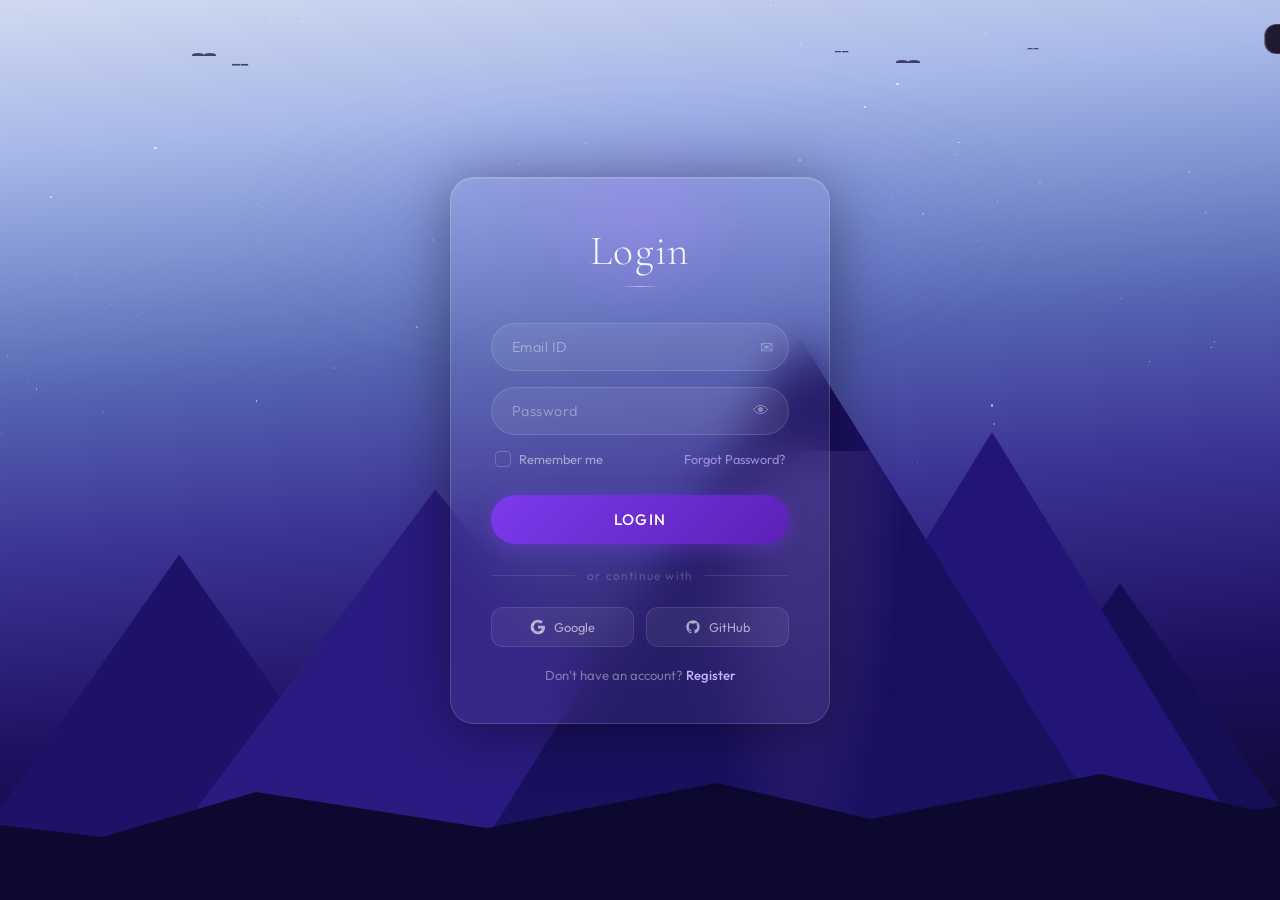
==== page.html @ 067d92a7 "merge conflict resolved" ====
<!DOCTYPE html>
<html lang="en">
<head>
<meta charset="UTF-8">
<meta name="viewport" content="width=device-width, initial-scale=1.0">
<title>Aura — Login</title>
<link href="https://fonts.googleapis.com/css2?family=Cormorant+Garamond:wght@300;400;600&family=Outfit:wght@300;400;500&display=swap" rel="stylesheet">
<style>
  *, *::before, *::after { margin: 0; padding: 0; box-sizing: border-box; }

  :root {
    --indigo: #2d1b69;
    --violet: #7c3aed;
    --lavender: #a78bfa;
    --mist: #c4b5fd;
    --white: #f5f3ff;
    --sky: #a5b4fc;
    --midnight: #0f0a1e;
    --glass: rgba(255,255,255,0.06);
    --glass-border: rgba(255,255,255,0.15);
    --blur: blur(22px);
  }

  html, body {
    height: 100%;
    overflow: hidden;
    font-family: 'Outfit', sans-serif;
    background: var(--midnight);
    color: var(--white);
  }

  /* ---- SCENE ---- */
  .scene {
    position: fixed; inset: 0;
    background: linear-gradient(175deg, #d0daf0 0%, #a8b8e8 15%, #7b8fcf 28%, #5462b0 40%, #3b3494 55%, #1e1060 75%, #0a0620 100%);
    overflow: hidden;
  }

  /* Birds */
  .birds { position: absolute; top: 5%; left: 0; width: 100%; height: 60px; }
  .bird {
    position: absolute;
    width: 12px; height: 4px;
    border-top: 3px solid rgba(20,10,50,0.7);
    border-radius: 50% 50% 0 0;
    animation: fly linear infinite;
  }
  .bird::after {
    content: '';
    position: absolute;
    right: -12px; top: -3px;
    width: 12px; height: 4px;
    border-top: 3px solid rgba(20,10,50,0.7);
    border-radius: 50% 50% 0 0;
  }
  .bird:nth-child(1) { left: 15%; top: 8px;  animation-duration: 18s; animation-delay: 0s; }
  .bird:nth-child(2) { left: 18%; top: 18px; animation-duration: 20s; animation-delay: 1s; transform: scale(0.7); }
  .bird:nth-child(3) { left: 65%; top: 5px;  animation-duration: 22s; animation-delay: 3s; transform: scale(0.6); }
  .bird:nth-child(4) { left: 70%; top: 15px; animation-duration: 19s; animation-delay: 5s; }
  .bird:nth-child(5) { left: 80%; top: 2px;  animation-duration: 24s; animation-delay: 2s; transform: scale(0.5); }
  @keyframes fly {
    0%   { transform: translateX(0) translateY(0); }
    25%  { transform: translateX(15vw) translateY(-10px); }
    50%  { transform: translateX(30vw) translateY(5px); }
    75%  { transform: translateX(45vw) translateY(-5px); }
    100% { transform: translateX(60vw) translateY(0); }
  }

  /* Mountains layers */
  .mountains { position: absolute; bottom: 0; left: 0; width: 100%; height: 80%; }
  .mt {
    position: absolute;
    bottom: 0;
    clip-path: polygon(0% 100%, 50% 0%, 100% 100%);
  }
  .mt1 { width: 55%; left: 35%; height: 78%; background: #1a1060; }
  .mt2 { width: 45%; left: 55%; height: 65%; background: #231577; }
  .mt3 { width: 50%; left: 10%; height: 60%; background: #2a1b80; clip-path: polygon(0% 100%, 48% 5%, 100% 100%); }
  .mt4 { width: 38%; left: -5%; height: 48%; background: #1d1268; }
  .mt5 { width: 35%; left: 70%; height: 44%; background: #150e55; }
  .mt-fg { width: 120%; left: -10%; height: 25%; background: #0c0830; position: absolute; bottom: 0; clip-path: polygon(0% 100%, 5% 55%, 15% 65%, 25% 40%, 40% 60%, 55% 35%, 65% 55%, 80% 30%, 90% 50%, 100% 35%, 100% 100%); }

  /* Highlight glow on center mountain */
  .mt1::after {
    content: '';
    position: absolute;
    top: 20%; left: 35%; right: 35%; bottom: 0;
    background: radial-gradient(ellipse at 50% 0%, rgba(167,139,250,0.25) 0%, transparent 70%);
  }

  /* Stars */
  .stars { position: absolute; inset: 0; pointer-events: none; }
  .star {
    position: absolute;
    border-radius: 50%;
    background: white;
    animation: twinkle ease-in-out infinite alternate;
  }
  @keyframes twinkle { from { opacity: 0.2; } to { opacity: 0.9; } }

  /* Aurora */
  .aurora {
    position: absolute;
    top: 10%; left: 20%; width: 60%; height: 30%;
    background: radial-gradient(ellipse, rgba(124,58,237,0.18) 0%, rgba(99,102,241,0.1) 40%, transparent 70%);
    filter: blur(30px);
    animation: aurora 8s ease-in-out infinite alternate;
  }
  @keyframes aurora {
    from { transform: scale(1) translateX(0); opacity: 0.5; }
    to   { transform: scale(1.15) translateX(5%); opacity: 0.9; }
  }

  /* ---- CARD ---- */
  .card-wrap {
    position: absolute; inset: 0;
    display: flex; align-items: center; justify-content: center;
    animation: cardIn 1.1s cubic-bezier(0.22,1,0.36,1) both;
  }
  @keyframes cardIn {
    from { opacity: 0; transform: translateY(40px) scale(0.96); }
    to   { opacity: 1; transform: translateY(0) scale(1); }
  }

  .card {
    width: 380px;
    padding: 48px 40px 40px;
    background: var(--glass);
    border: 1px solid var(--glass-border);
    border-radius: 24px;
    backdrop-filter: var(--blur);
    -webkit-backdrop-filter: var(--blur);
    box-shadow: 0 8px 60px rgba(0,0,0,0.4), inset 0 1px 0 rgba(255,255,255,0.12);
    position: relative;
    overflow: hidden;
  }

  /* inner glow */
  .card::before {
    content: '';
    position: absolute;
    top: -60px; left: 50%; transform: translateX(-50%);
    width: 200px; height: 200px;
    background: radial-gradient(circle, rgba(167,139,250,0.25) 0%, transparent 70%);
    pointer-events: none;
  }

  .card-title {
    font-family: 'Cormorant Garamond', serif;
    font-size: 2.6rem;
    font-weight: 300;
    letter-spacing: 0.04em;
    text-align: center;
    color: var(--white);
    margin-bottom: 36px;
    position: relative;
  }
  .card-title span {
    display: block;
    width: 40px; height: 1px;
    background: linear-gradient(90deg, transparent, var(--mist), transparent);
    margin: 10px auto 0;
  }

  .field {
    position: relative;
    margin-bottom: 16px;
  }

  .field input {
    width: 100%;
    padding: 14px 48px 14px 20px;
    background: rgba(255,255,255,0.07);
    border: 1px solid rgba(255,255,255,0.12);
    border-radius: 100px;
    color: var(--white);
    font-family: 'Outfit', sans-serif;
    font-size: 0.9rem;
    font-weight: 300;
    letter-spacing: 0.03em;
    outline: none;
    transition: border-color 0.3s, background 0.3s, box-shadow 0.3s;
  }
  .field input::placeholder { color: rgba(255,255,255,0.4); }
  .field input:focus {
    border-color: var(--lavender);
    background: rgba(124,58,237,0.12);
    box-shadow: 0 0 0 3px rgba(167,139,250,0.15), inset 0 1px 0 rgba(255,255,255,0.08);
  }

  .field-icon {
    position: absolute;
    right: 16px; top: 50%; transform: translateY(-50%);
    color: rgba(255,255,255,0.35);
    font-size: 1rem;
    pointer-events: none;
    transition: color 0.3s;
  }
  .field input:focus ~ .field-icon { color: var(--lavender); }

  /* eye toggle */
  .toggle-pw {
    position: absolute;
    right: 16px; top: 50%; transform: translateY(-50%);
    background: none; border: none;
    color: rgba(255,255,255,0.35);
    cursor: pointer;
    font-size: 1rem;
    padding: 4px;
    transition: color 0.3s;
  }
  .toggle-pw:hover { color: var(--lavender); }

  .row {
    display: flex; align-items: center; justify-content: space-between;
    margin: 8px 4px 28px;
  }

  .remember {
    display: flex; align-items: center; gap: 8px;
    font-size: 0.8rem; color: rgba(255,255,255,0.5);
    cursor: pointer;
    user-select: none;
  }
  .remember input { display: none; }
  .check-box {
    width: 16px; height: 16px;
    border: 1.5px solid rgba(255,255,255,0.2);
    border-radius: 4px;
    display: grid; place-items: center;
    transition: border-color 0.2s, background 0.2s;
    flex-shrink: 0;
  }
  .check-box::after {
    content: '✓';
    font-size: 10px;
    color: white;
    opacity: 0;
    transition: opacity 0.2s;
  }
  .remember input:checked ~ .check-box {
    background: var(--violet);
    border-color: var(--violet);
  }
  .remember input:checked ~ .check-box::after { opacity: 1; }

  .forgot {
    font-size: 0.8rem;
    color: var(--mist);
    text-decoration: none;
    opacity: 0.7;
    transition: opacity 0.2s;
  }
  .forgot:hover { opacity: 1; }

  .btn-login {
    width: 100%;
    padding: 15px;
    background: linear-gradient(135deg, #7c3aed, #5b21b6);
    border: none;
    border-radius: 100px;
    color: white;
    font-family: 'Outfit', sans-serif;
    font-size: 0.95rem;
    font-weight: 500;
    letter-spacing: 0.08em;
    text-transform: uppercase;
    cursor: pointer;
    position: relative;
    overflow: hidden;
    transition: transform 0.2s, box-shadow 0.3s;
    box-shadow: 0 4px 20px rgba(124,58,237,0.4);
  }
  .btn-login::before {
    content: '';
    position: absolute; inset: 0;
    background: linear-gradient(135deg, #a78bfa, #7c3aed);
    opacity: 0;
    transition: opacity 0.3s;
  }
  .btn-login:hover { transform: translateY(-2px); box-shadow: 0 8px 30px rgba(124,58,237,0.6); }
  .btn-login:hover::before { opacity: 1; }
  .btn-login:active { transform: translateY(0); }
  .btn-login span { position: relative; z-index: 1; }

  /* loading state */
  .btn-login.loading span { opacity: 0; }
  .btn-login.loading::after {
    content: '';
    position: absolute; top: 50%; left: 50%;
    width: 20px; height: 20px;
    border: 2px solid rgba(255,255,255,0.3);
    border-top-color: white;
    border-radius: 50%;
    animation: spin 0.7s linear infinite;
    transform: translate(-50%,-50%);
  }
  @keyframes spin { to { transform: translate(-50%,-50%) rotate(360deg); } }

  .register-row {
    text-align: center;
    margin-top: 20px;
    font-size: 0.82rem;
    color: rgba(255,255,255,0.4);
  }
  .register-row a {
    color: var(--mist);
    text-decoration: none;
    font-weight: 500;
    transition: color 0.2s;
  }
  .register-row a:hover { color: white; }

  /* divider */
  .divider {
    display: flex; align-items: center; gap: 12px;
    margin: 24px 0;
    color: rgba(255,255,255,0.2);
    font-size: 0.75rem;
    letter-spacing: 0.1em;
  }
  .divider::before, .divider::after {
    content: '';
    flex: 1;
    height: 1px;
    background: rgba(255,255,255,0.1);
  }

  /* social */
  .socials { display: flex; gap: 12px; }
  .social-btn {
    flex: 1;
    padding: 11px;
    background: rgba(255,255,255,0.06);
    border: 1px solid rgba(255,255,255,0.1);
    border-radius: 12px;
    color: rgba(255,255,255,0.6);
    font-size: 0.8rem;
    font-family: 'Outfit', sans-serif;
    cursor: pointer;
    display: flex; align-items: center; justify-content: center; gap: 8px;
    transition: background 0.2s, border-color 0.2s, color 0.2s, transform 0.2s;
  }
  .social-btn:hover {
    background: rgba(255,255,255,0.1);
    border-color: rgba(255,255,255,0.2);
    color: white;
    transform: translateY(-2px);
  }
  .social-btn svg { flex-shrink: 0; }

  /* notification */
  .notif {
    position: fixed; top: 24px; right: 24px;
    padding: 14px 20px;
    background: rgba(15,10,30,0.9);
    border: 1px solid var(--glass-border);
    border-radius: 12px;
    backdrop-filter: blur(20px);
    font-size: 0.85rem;
    color: var(--mist);
    transform: translateX(120%);
    transition: transform 0.4s cubic-bezier(0.22,1,0.36,1);
    z-index: 100;
  }
  .notif.show { transform: translateX(0); }
  .notif.error { border-color: rgba(239,68,68,0.4); color: #fca5a5; }
  .notif.success { border-color: rgba(167,139,250,0.4); color: var(--mist); }
</style>
</head>
<body>

<!-- Scene -->
<div class="scene">
  <!-- Stars -->
  <div class="stars" id="stars"></div>
  <!-- Aurora -->
  <div class="aurora"></div>
  <!-- Birds -->
  <div class="birds">
    <div class="bird"></div>
    <div class="bird"></div>
    <div class="bird"></div>
    <div class="bird"></div>
    <div class="bird"></div>
  </div>
  <!-- Mountains -->
  <div class="mountains">
    <div class="mt mt4"></div>
    <div class="mt mt5"></div>
    <div class="mt mt3"></div>
    <div class="mt mt2"></div>
    <div class="mt mt1"></div>
    <div class="mt mt-fg"></div>
  </div>
</div>

<!-- Notification -->
<div class="notif" id="notif"></div>

<!-- Card -->
<div class="card-wrap">
  <div class="card">
    <h1 class="card-title">Login<span></span></h1>

    <div class="field">
      <input type="email" id="email" placeholder="Email ID" autocomplete="email">
      <span class="field-icon">✉</span>
    </div>

    <div class="field">
      <input type="password" id="password" placeholder="Password" autocomplete="current-password">
      <button class="toggle-pw" id="togglePw" type="button" aria-label="Toggle password">👁</button>
    </div>

    <div class="row">
      <label class="remember">
        <input type="checkbox" id="remember">
        <span class="check-box"></span>
        Remember me
      </label>
      <a href="#" class="forgot">Forgot Password?</a>
    </div>

    <button class="btn-login" id="loginBtn" type="button">
      <span>Login</span>
    </button>

    <div class="divider">or continue with</div>

    <div class="socials">
      <button class="social-btn" type="button">
        <svg width="16" height="16" viewBox="0 0 24 24" fill="currentColor"><path d="M22.56 12.25c0-.78-.07-1.53-.2-2.25H12v4.26h5.92c-.26 1.37-1.04 2.53-2.21 3.31v2.77h3.57c2.08-1.92 3.28-4.74 3.28-8.09z"/><path d="M12 23c2.97 0 5.46-.98 7.28-2.66l-3.57-2.77c-.98.66-2.23 1.06-3.71 1.06-2.86 0-5.29-1.93-6.16-4.53H2.18v2.84C3.99 20.53 7.7 23 12 23z"/><path d="M5.84 14.09c-.22-.66-.35-1.36-.35-2.09s.13-1.43.35-2.09V7.07H2.18C1.43 8.55 1 10.22 1 12s.43 3.45 1.18 4.93l3.66-2.84z"/><path d="M12 5.38c1.62 0 3.06.56 4.21 1.64l3.15-3.15C17.45 2.09 14.97 1 12 1 7.7 1 3.99 3.47 2.18 7.07l3.66 2.84c.87-2.6 3.3-4.53 6.16-4.53z"/></svg>
        Google
      </button>
      <button class="social-btn" type="button">
        <svg width="16" height="16" viewBox="0 0 24 24" fill="currentColor"><path d="M12 2C6.477 2 2 6.477 2 12c0 4.42 2.865 8.164 6.839 9.489.5.092.682-.217.682-.482 0-.237-.008-.866-.013-1.7-2.782.604-3.369-1.34-3.369-1.34-.454-1.156-1.11-1.462-1.11-1.462-.908-.62.069-.608.069-.608 1.003.07 1.531 1.03 1.531 1.03.892 1.529 2.341 1.087 2.91.832.092-.647.35-1.088.636-1.338-2.22-.253-4.555-1.11-4.555-4.943 0-1.091.39-1.984 1.029-2.683-.103-.253-.446-1.27.098-2.647 0 0 .84-.269 2.75 1.025A9.578 9.578 0 0 1 12 6.836c.85.004 1.705.114 2.504.336 1.909-1.294 2.747-1.025 2.747-1.025.546 1.377.203 2.394.1 2.647.64.699 1.028 1.592 1.028 2.683 0 3.842-2.339 4.687-4.566 4.935.359.309.678.919.678 1.852 0 1.336-.012 2.415-.012 2.743 0 .267.18.578.688.48C19.138 20.161 22 16.416 22 12c0-5.523-4.477-10-10-10z"/></svg>
        GitHub
      </button>
    </div>

    <p class="register-row">Don't have an account? <a href="#">Register</a></p>
  </div>
</div>

<script>
  // Stars
  const starsEl = document.getElementById('stars');
  for (let i = 0; i < 80; i++) {
    const s = document.createElement('div');
    s.className = 'star';
    const size = Math.random() * 2 + 0.5;
    s.style.cssText = `width:${size}px;height:${size}px;top:${Math.random()*55}%;left:${Math.random()*100}%;animation-duration:${2+Math.random()*3}s;animation-delay:${Math.random()*4}s;opacity:${0.1+Math.random()*0.6}`;
    starsEl.appendChild(s);
  }

  // Password toggle
  const pw = document.getElementById('password');
  document.getElementById('togglePw').addEventListener('click', () => {
    pw.type = pw.type === 'password' ? 'text' : 'password';
  });

  // Notification
  function showNotif(msg, type = 'success') {
    const n = document.getElementById('notif');
    n.textContent = msg;
    n.className = `notif ${type} show`;
    setTimeout(() => n.classList.remove('show'), 3000);
  }

  // Login
  document.getElementById('loginBtn').addEventListener('click', () => {
    const email = document.getElementById('email').value.trim();
    const pass = document.getElementById('password').value;
    const btn = document.getElementById('loginBtn');

    if (!email || !pass) {
      showNotif('Please fill in all fields.', 'error');
      return;
    }
    if (!/^[^\s@]+@[^\s@]+\.[^\s@]+$/.test(email)) {
      showNotif('Enter a valid email address.', 'error');
      return;
    }

    btn.classList.add('loading');
    setTimeout(() => {
      btn.classList.remove('loading');
      showNotif('✦ Welcome back — logged in successfully.', 'success');
    }, 1800);
  });

  // Enter key
  document.addEventListener('keydown', e => {
    if (e.key === 'Enter') document.getElementById('loginBtn').click();
  });

  // Social buttons
  document.querySelectorAll('.social-btn').forEach(btn => {
    btn.addEventListener('click', () => showNotif('OAuth redirect (demo).', 'success'));
  });
</script>
</body>
</html>
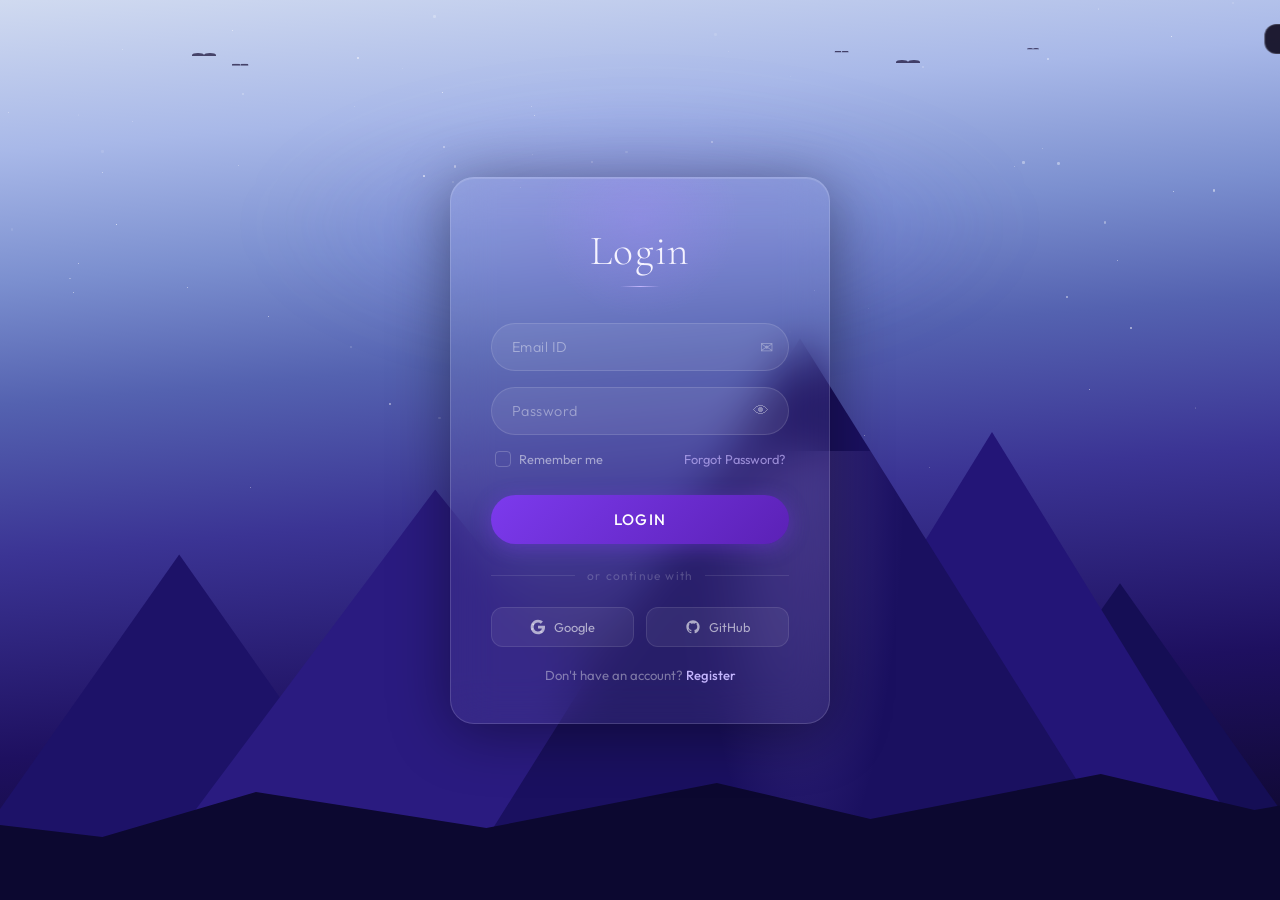
==== commit 2ad33bcb: "Iknow" ====
--- a/page.html
+++ b/page.html
@@ -5,368 +5,7 @@
 <meta name="viewport" content="width=device-width, initial-scale=1.0">
 <title>Aura — Login</title>
 <link href="https://fonts.googleapis.com/css2?family=Cormorant+Garamond:wght@300;400;600&family=Outfit:wght@300;400;500&display=swap" rel="stylesheet">
-<style>
-  *, *::before, *::after { margin: 0; padding: 0; box-sizing: border-box; }
-
-  :root {
-    --indigo: #2d1b69;
-    --violet: #7c3aed;
-    --lavender: #a78bfa;
-    --mist: #c4b5fd;
-    --white: #f5f3ff;
-    --sky: #a5b4fc;
-    --midnight: #0f0a1e;
-    --glass: rgba(255,255,255,0.06);
-    --glass-border: rgba(255,255,255,0.15);
-    --blur: blur(22px);
-  }
-
-  html, body {
-    height: 100%;
-    overflow: hidden;
-    font-family: 'Outfit', sans-serif;
-    background: var(--midnight);
-    color: var(--white);
-  }
-
-  /* ---- SCENE ---- */
-  .scene {
-    position: fixed; inset: 0;
-    background: linear-gradient(175deg, #d0daf0 0%, #a8b8e8 15%, #7b8fcf 28%, #5462b0 40%, #3b3494 55%, #1e1060 75%, #0a0620 100%);
-    overflow: hidden;
-  }
-
-  /* Birds */
-  .birds { position: absolute; top: 5%; left: 0; width: 100%; height: 60px; }
-  .bird {
-    position: absolute;
-    width: 12px; height: 4px;
-    border-top: 3px solid rgba(20,10,50,0.7);
-    border-radius: 50% 50% 0 0;
-    animation: fly linear infinite;
-  }
-  .bird::after {
-    content: '';
-    position: absolute;
-    right: -12px; top: -3px;
-    width: 12px; height: 4px;
-    border-top: 3px solid rgba(20,10,50,0.7);
-    border-radius: 50% 50% 0 0;
-  }
-  .bird:nth-child(1) { left: 15%; top: 8px;  animation-duration: 18s; animation-delay: 0s; }
-  .bird:nth-child(2) { left: 18%; top: 18px; animation-duration: 20s; animation-delay: 1s; transform: scale(0.7); }
-  .bird:nth-child(3) { left: 65%; top: 5px;  animation-duration: 22s; animation-delay: 3s; transform: scale(0.6); }
-  .bird:nth-child(4) { left: 70%; top: 15px; animation-duration: 19s; animation-delay: 5s; }
-  .bird:nth-child(5) { left: 80%; top: 2px;  animation-duration: 24s; animation-delay: 2s; transform: scale(0.5); }
-  @keyframes fly {
-    0%   { transform: translateX(0) translateY(0); }
-    25%  { transform: translateX(15vw) translateY(-10px); }
-    50%  { transform: translateX(30vw) translateY(5px); }
-    75%  { transform: translateX(45vw) translateY(-5px); }
-    100% { transform: translateX(60vw) translateY(0); }
-  }
-
-  /* Mountains layers */
-  .mountains { position: absolute; bottom: 0; left: 0; width: 100%; height: 80%; }
-  .mt {
-    position: absolute;
-    bottom: 0;
-    clip-path: polygon(0% 100%, 50% 0%, 100% 100%);
-  }
-  .mt1 { width: 55%; left: 35%; height: 78%; background: #1a1060; }
-  .mt2 { width: 45%; left: 55%; height: 65%; background: #231577; }
-  .mt3 { width: 50%; left: 10%; height: 60%; background: #2a1b80; clip-path: polygon(0% 100%, 48% 5%, 100% 100%); }
-  .mt4 { width: 38%; left: -5%; height: 48%; background: #1d1268; }
-  .mt5 { width: 35%; left: 70%; height: 44%; background: #150e55; }
-  .mt-fg { width: 120%; left: -10%; height: 25%; background: #0c0830; position: absolute; bottom: 0; clip-path: polygon(0% 100%, 5% 55%, 15% 65%, 25% 40%, 40% 60%, 55% 35%, 65% 55%, 80% 30%, 90% 50%, 100% 35%, 100% 100%); }
-
-  /* Highlight glow on center mountain */
-  .mt1::after {
-    content: '';
-    position: absolute;
-    top: 20%; left: 35%; right: 35%; bottom: 0;
-    background: radial-gradient(ellipse at 50% 0%, rgba(167,139,250,0.25) 0%, transparent 70%);
-  }
-
-  /* Stars */
-  .stars { position: absolute; inset: 0; pointer-events: none; }
-  .star {
-    position: absolute;
-    border-radius: 50%;
-    background: white;
-    animation: twinkle ease-in-out infinite alternate;
-  }
-  @keyframes twinkle { from { opacity: 0.2; } to { opacity: 0.9; } }
-
-  /* Aurora */
-  .aurora {
-    position: absolute;
-    top: 10%; left: 20%; width: 60%; height: 30%;
-    background: radial-gradient(ellipse, rgba(124,58,237,0.18) 0%, rgba(99,102,241,0.1) 40%, transparent 70%);
-    filter: blur(30px);
-    animation: aurora 8s ease-in-out infinite alternate;
-  }
-  @keyframes aurora {
-    from { transform: scale(1) translateX(0); opacity: 0.5; }
-    to   { transform: scale(1.15) translateX(5%); opacity: 0.9; }
-  }
-
-  /* ---- CARD ---- */
-  .card-wrap {
-    position: absolute; inset: 0;
-    display: flex; align-items: center; justify-content: center;
-    animation: cardIn 1.1s cubic-bezier(0.22,1,0.36,1) both;
-  }
-  @keyframes cardIn {
-    from { opacity: 0; transform: translateY(40px) scale(0.96); }
-    to   { opacity: 1; transform: translateY(0) scale(1); }
-  }
-
-  .card {
-    width: 380px;
-    padding: 48px 40px 40px;
-    background: var(--glass);
-    border: 1px solid var(--glass-border);
-    border-radius: 24px;
-    backdrop-filter: var(--blur);
-    -webkit-backdrop-filter: var(--blur);
-    box-shadow: 0 8px 60px rgba(0,0,0,0.4), inset 0 1px 0 rgba(255,255,255,0.12);
-    position: relative;
-    overflow: hidden;
-  }
-
-  /* inner glow */
-  .card::before {
-    content: '';
-    position: absolute;
-    top: -60px; left: 50%; transform: translateX(-50%);
-    width: 200px; height: 200px;
-    background: radial-gradient(circle, rgba(167,139,250,0.25) 0%, transparent 70%);
-    pointer-events: none;
-  }
-
-  .card-title {
-    font-family: 'Cormorant Garamond', serif;
-    font-size: 2.6rem;
-    font-weight: 300;
-    letter-spacing: 0.04em;
-    text-align: center;
-    color: var(--white);
-    margin-bottom: 36px;
-    position: relative;
-  }
-  .card-title span {
-    display: block;
-    width: 40px; height: 1px;
-    background: linear-gradient(90deg, transparent, var(--mist), transparent);
-    margin: 10px auto 0;
-  }
-
-  .field {
-    position: relative;
-    margin-bottom: 16px;
-  }
-
-  .field input {
-    width: 100%;
-    padding: 14px 48px 14px 20px;
-    background: rgba(255,255,255,0.07);
-    border: 1px solid rgba(255,255,255,0.12);
-    border-radius: 100px;
-    color: var(--white);
-    font-family: 'Outfit', sans-serif;
-    font-size: 0.9rem;
-    font-weight: 300;
-    letter-spacing: 0.03em;
-    outline: none;
-    transition: border-color 0.3s, background 0.3s, box-shadow 0.3s;
-  }
-  .field input::placeholder { color: rgba(255,255,255,0.4); }
-  .field input:focus {
-    border-color: var(--lavender);
-    background: rgba(124,58,237,0.12);
-    box-shadow: 0 0 0 3px rgba(167,139,250,0.15), inset 0 1px 0 rgba(255,255,255,0.08);
-  }
-
-  .field-icon {
-    position: absolute;
-    right: 16px; top: 50%; transform: translateY(-50%);
-    color: rgba(255,255,255,0.35);
-    font-size: 1rem;
-    pointer-events: none;
-    transition: color 0.3s;
-  }
-  .field input:focus ~ .field-icon { color: var(--lavender); }
-
-  /* eye toggle */
-  .toggle-pw {
-    position: absolute;
-    right: 16px; top: 50%; transform: translateY(-50%);
-    background: none; border: none;
-    color: rgba(255,255,255,0.35);
-    cursor: pointer;
-    font-size: 1rem;
-    padding: 4px;
-    transition: color 0.3s;
-  }
-  .toggle-pw:hover { color: var(--lavender); }
-
-  .row {
-    display: flex; align-items: center; justify-content: space-between;
-    margin: 8px 4px 28px;
-  }
-
-  .remember {
-    display: flex; align-items: center; gap: 8px;
-    font-size: 0.8rem; color: rgba(255,255,255,0.5);
-    cursor: pointer;
-    user-select: none;
-  }
-  .remember input { display: none; }
-  .check-box {
-    width: 16px; height: 16px;
-    border: 1.5px solid rgba(255,255,255,0.2);
-    border-radius: 4px;
-    display: grid; place-items: center;
-    transition: border-color 0.2s, background 0.2s;
-    flex-shrink: 0;
-  }
-  .check-box::after {
-    content: '✓';
-    font-size: 10px;
-    color: white;
-    opacity: 0;
-    transition: opacity 0.2s;
-  }
-  .remember input:checked ~ .check-box {
-    background: var(--violet);
-    border-color: var(--violet);
-  }
-  .remember input:checked ~ .check-box::after { opacity: 1; }
-
-  .forgot {
-    font-size: 0.8rem;
-    color: var(--mist);
-    text-decoration: none;
-    opacity: 0.7;
-    transition: opacity 0.2s;
-  }
-  .forgot:hover { opacity: 1; }
-
-  .btn-login {
-    width: 100%;
-    padding: 15px;
-    background: linear-gradient(135deg, #7c3aed, #5b21b6);
-    border: none;
-    border-radius: 100px;
-    color: white;
-    font-family: 'Outfit', sans-serif;
-    font-size: 0.95rem;
-    font-weight: 500;
-    letter-spacing: 0.08em;
-    text-transform: uppercase;
-    cursor: pointer;
-    position: relative;
-    overflow: hidden;
-    transition: transform 0.2s, box-shadow 0.3s;
-    box-shadow: 0 4px 20px rgba(124,58,237,0.4);
-  }
-  .btn-login::before {
-    content: '';
-    position: absolute; inset: 0;
-    background: linear-gradient(135deg, #a78bfa, #7c3aed);
-    opacity: 0;
-    transition: opacity 0.3s;
-  }
-  .btn-login:hover { transform: translateY(-2px); box-shadow: 0 8px 30px rgba(124,58,237,0.6); }
-  .btn-login:hover::before { opacity: 1; }
-  .btn-login:active { transform: translateY(0); }
-  .btn-login span { position: relative; z-index: 1; }
-
-  /* loading state */
-  .btn-login.loading span { opacity: 0; }
-  .btn-login.loading::after {
-    content: '';
-    position: absolute; top: 50%; left: 50%;
-    width: 20px; height: 20px;
-    border: 2px solid rgba(255,255,255,0.3);
-    border-top-color: white;
-    border-radius: 50%;
-    animation: spin 0.7s linear infinite;
-    transform: translate(-50%,-50%);
-  }
-  @keyframes spin { to { transform: translate(-50%,-50%) rotate(360deg); } }
-
-  .register-row {
-    text-align: center;
-    margin-top: 20px;
-    font-size: 0.82rem;
-    color: rgba(255,255,255,0.4);
-  }
-  .register-row a {
-    color: var(--mist);
-    text-decoration: none;
-    font-weight: 500;
-    transition: color 0.2s;
-  }
-  .register-row a:hover { color: white; }
-
-  /* divider */
-  .divider {
-    display: flex; align-items: center; gap: 12px;
-    margin: 24px 0;
-    color: rgba(255,255,255,0.2);
-    font-size: 0.75rem;
-    letter-spacing: 0.1em;
-  }
-  .divider::before, .divider::after {
-    content: '';
-    flex: 1;
-    height: 1px;
-    background: rgba(255,255,255,0.1);
-  }
-
-  /* social */
-  .socials { display: flex; gap: 12px; }
-  .social-btn {
-    flex: 1;
-    padding: 11px;
-    background: rgba(255,255,255,0.06);
-    border: 1px solid rgba(255,255,255,0.1);
-    border-radius: 12px;
-    color: rgba(255,255,255,0.6);
-    font-size: 0.8rem;
-    font-family: 'Outfit', sans-serif;
-    cursor: pointer;
-    display: flex; align-items: center; justify-content: center; gap: 8px;
-    transition: background 0.2s, border-color 0.2s, color 0.2s, transform 0.2s;
-  }
-  .social-btn:hover {
-    background: rgba(255,255,255,0.1);
-    border-color: rgba(255,255,255,0.2);
-    color: white;
-    transform: translateY(-2px);
-  }
-  .social-btn svg { flex-shrink: 0; }
-
-  /* notification */
-  .notif {
-    position: fixed; top: 24px; right: 24px;
-    padding: 14px 20px;
-    background: rgba(15,10,30,0.9);
-    border: 1px solid var(--glass-border);
-    border-radius: 12px;
-    backdrop-filter: blur(20px);
-    font-size: 0.85rem;
-    color: var(--mist);
-    transform: translateX(120%);
-    transition: transform 0.4s cubic-bezier(0.22,1,0.36,1);
-    z-index: 100;
-  }
-  .notif.show { transform: translateX(0); }
-  .notif.error { border-color: rgba(239,68,68,0.4); color: #fca5a5; }
-  .notif.success { border-color: rgba(167,139,250,0.4); color: var(--mist); }
-</style>
+<link rel="stylesheet" href="page_style.css">
 </head>
 <body>
 
--- a/page_style.css
+++ b/page_style.css
@@ -0,0 +1,361 @@
+
+  *, *::before, *::after { margin: 0; padding: 0; box-sizing: border-box; }
+
+  :root {
+    --indigo: #2d1b69;
+    --violet: #7c3aed;
+    --lavender: #a78bfa;
+    --mist: #c4b5fd;
+    --white: #f5f3ff;
+    --sky: #a5b4fc;
+    --midnight: #0f0a1e;
+    --glass: rgba(255,255,255,0.06);
+    --glass-border: rgba(255,255,255,0.15);
+    --blur: blur(22px);
+  }
+
+  html, body {
+    height: 100%;
+    overflow: hidden;
+    font-family: 'Outfit', sans-serif;
+    background: var(--midnight);
+    color: var(--white);
+  }
+
+  /* ---- SCENE ---- */
+  .scene {
+    position: fixed; inset: 0;
+    background: linear-gradient(175deg, #d0daf0 0%, #a8b8e8 15%, #7b8fcf 28%, #5462b0 40%, #3b3494 55%, #1e1060 75%, #0a0620 100%);
+    overflow: hidden;
+  }
+
+  /* Birds */
+  .birds { position: absolute; top: 5%; left: 0; width: 100%; height: 60px; }
+  .bird {
+    position: absolute;
+    width: 12px; height: 4px;
+    border-top: 3px solid rgba(20,10,50,0.7);
+    border-radius: 50% 50% 0 0;
+    animation: fly linear infinite;
+  }
+  .bird::after {
+    content: '';
+    position: absolute;
+    right: -12px; top: -3px;
+    width: 12px; height: 4px;
+    border-top: 3px solid rgba(20,10,50,0.7);
+    border-radius: 50% 50% 0 0;
+  }
+  .bird:nth-child(1) { left: 15%; top: 8px;  animation-duration: 18s; animation-delay: 0s; }
+  .bird:nth-child(2) { left: 18%; top: 18px; animation-duration: 20s; animation-delay: 1s; transform: scale(0.7); }
+  .bird:nth-child(3) { left: 65%; top: 5px;  animation-duration: 22s; animation-delay: 3s; transform: scale(0.6); }
+  .bird:nth-child(4) { left: 70%; top: 15px; animation-duration: 19s; animation-delay: 5s; }
+  .bird:nth-child(5) { left: 80%; top: 2px;  animation-duration: 24s; animation-delay: 2s; transform: scale(0.5); }
+  @keyframes fly {
+    0%   { transform: translateX(0) translateY(0); }
+    25%  { transform: translateX(15vw) translateY(-10px); }
+    50%  { transform: translateX(30vw) translateY(5px); }
+    75%  { transform: translateX(45vw) translateY(-5px); }
+    100% { transform: translateX(60vw) translateY(0); }
+  }
+
+  /* Mountains layers */
+  .mountains { position: absolute; bottom: 0; left: 0; width: 100%; height: 80%; }
+  .mt {
+    position: absolute;
+    bottom: 0;
+    clip-path: polygon(0% 100%, 50% 0%, 100% 100%);
+  }
+  .mt1 { width: 55%; left: 35%; height: 78%; background: #1a1060; }
+  .mt2 { width: 45%; left: 55%; height: 65%; background: #231577; }
+  .mt3 { width: 50%; left: 10%; height: 60%; background: #2a1b80; clip-path: polygon(0% 100%, 48% 5%, 100% 100%); }
+  .mt4 { width: 38%; left: -5%; height: 48%; background: #1d1268; }
+  .mt5 { width: 35%; left: 70%; height: 44%; background: #150e55; }
+  .mt-fg { width: 120%; left: -10%; height: 25%; background: #0c0830; position: absolute; bottom: 0; clip-path: polygon(0% 100%, 5% 55%, 15% 65%, 25% 40%, 40% 60%, 55% 35%, 65% 55%, 80% 30%, 90% 50%, 100% 35%, 100% 100%); }
+
+  /* Highlight glow on center mountain */
+  .mt1::after {
+    content: '';
+    position: absolute;
+    top: 20%; left: 35%; right: 35%; bottom: 0;
+    background: radial-gradient(ellipse at 50% 0%, rgba(167,139,250,0.25) 0%, transparent 70%);
+  }
+
+  /* Stars */
+  .stars { position: absolute; inset: 0; pointer-events: none; }
+  .star {
+    position: absolute;
+    border-radius: 50%;
+    background: white;
+    animation: twinkle ease-in-out infinite alternate;
+  }
+  @keyframes twinkle { from { opacity: 0.2; } to { opacity: 0.9; } }
+
+  /* Aurora */
+  .aurora {
+    position: absolute;
+    top: 10%; left: 20%; width: 60%; height: 30%;
+    background: radial-gradient(ellipse, rgba(124,58,237,0.18) 0%, rgba(99,102,241,0.1) 40%, transparent 70%);
+    filter: blur(30px);
+    animation: aurora 8s ease-in-out infinite alternate;
+  }
+  @keyframes aurora {
+    from { transform: scale(1) translateX(0); opacity: 0.5; }
+    to   { transform: scale(1.15) translateX(5%); opacity: 0.9; }
+  }
+
+  /* ---- CARD ---- */
+  .card-wrap {
+    position: absolute; inset: 0;
+    display: flex; align-items: center; justify-content: center;
+    animation: cardIn 1.1s cubic-bezier(0.22,1,0.36,1) both;
+  }
+  @keyframes cardIn {
+    from { opacity: 0; transform: translateY(40px) scale(0.96); }
+    to   { opacity: 1; transform: translateY(0) scale(1); }
+  }
+
+  .card {
+    width: 380px;
+    padding: 48px 40px 40px;
+    background: var(--glass);
+    border: 1px solid var(--glass-border);
+    border-radius: 24px;
+    backdrop-filter: var(--blur);
+    -webkit-backdrop-filter: var(--blur);
+    box-shadow: 0 8px 60px rgba(0,0,0,0.4), inset 0 1px 0 rgba(255,255,255,0.12);
+    position: relative;
+    overflow: hidden;
+  }
+
+  /* inner glow */
+  .card::before {
+    content: '';
+    position: absolute;
+    top: -60px; left: 50%; transform: translateX(-50%);
+    width: 200px; height: 200px;
+    background: radial-gradient(circle, rgba(167,139,250,0.25) 0%, transparent 70%);
+    pointer-events: none;
+  }
+
+  .card-title {
+    font-family: 'Cormorant Garamond', serif;
+    font-size: 2.6rem;
+    font-weight: 300;
+    letter-spacing: 0.04em;
+    text-align: center;
+    color: var(--white);
+    margin-bottom: 36px;
+    position: relative;
+  }
+  .card-title span {
+    display: block;
+    width: 40px; height: 1px;
+    background: linear-gradient(90deg, transparent, var(--mist), transparent);
+    margin: 10px auto 0;
+  }
+
+  .field {
+    position: relative;
+    margin-bottom: 16px;
+  }
+
+  .field input {
+    width: 100%;
+    padding: 14px 48px 14px 20px;
+    background: rgba(255,255,255,0.07);
+    border: 1px solid rgba(255,255,255,0.12);
+    border-radius: 100px;
+    color: var(--white);
+    font-family: 'Outfit', sans-serif;
+    font-size: 0.9rem;
+    font-weight: 300;
+    letter-spacing: 0.03em;
+    outline: none;
+    transition: border-color 0.3s, background 0.3s, box-shadow 0.3s;
+  }
+  .field input::placeholder { color: rgba(255,255,255,0.4); }
+  .field input:focus {
+    border-color: var(--lavender);
+    background: rgba(124,58,237,0.12);
+    box-shadow: 0 0 0 3px rgba(167,139,250,0.15), inset 0 1px 0 rgba(255,255,255,0.08);
+  }
+
+  .field-icon {
+    position: absolute;
+    right: 16px; top: 50%; transform: translateY(-50%);
+    color: rgba(255,255,255,0.35);
+    font-size: 1rem;
+    pointer-events: none;
+    transition: color 0.3s;
+  }
+  .field input:focus ~ .field-icon { color: var(--lavender); }
+
+  /* eye toggle */
+  .toggle-pw {
+    position: absolute;
+    right: 16px; top: 50%; transform: translateY(-50%);
+    background: none; border: none;
+    color: rgba(255,255,255,0.35);
+    cursor: pointer;
+    font-size: 1rem;
+    padding: 4px;
+    transition: color 0.3s;
+  }
+  .toggle-pw:hover { color: var(--lavender); }
+
+  .row {
+    display: flex; align-items: center; justify-content: space-between;
+    margin: 8px 4px 28px;
+  }
+
+  .remember {
+    display: flex; align-items: center; gap: 8px;
+    font-size: 0.8rem; color: rgba(255,255,255,0.5);
+    cursor: pointer;
+    user-select: none;
+  }
+  .remember input { display: none; }
+  .check-box {
+    width: 16px; height: 16px;
+    border: 1.5px solid rgba(255,255,255,0.2);
+    border-radius: 4px;
+    display: grid; place-items: center;
+    transition: border-color 0.2s, background 0.2s;
+    flex-shrink: 0;
+  }
+  .check-box::after {
+    content: '✓';
+    font-size: 10px;
+    color: white;
+    opacity: 0;
+    transition: opacity 0.2s;
+  }
+  .remember input:checked ~ .check-box {
+    background: var(--violet);
+    border-color: var(--violet);
+  }
+  .remember input:checked ~ .check-box::after { opacity: 1; }
+
+  .forgot {
+    font-size: 0.8rem;
+    color: var(--mist);
+    text-decoration: none;
+    opacity: 0.7;
+    transition: opacity 0.2s;
+  }
+  .forgot:hover { opacity: 1; }
+
+  .btn-login {
+    width: 100%;
+    padding: 15px;
+    background: linear-gradient(135deg, #7c3aed, #5b21b6);
+    border: none;
+    border-radius: 100px;
+    color: white;
+    font-family: 'Outfit', sans-serif;
+    font-size: 0.95rem;
+    font-weight: 500;
+    letter-spacing: 0.08em;
+    text-transform: uppercase;
+    cursor: pointer;
+    position: relative;
+    overflow: hidden;
+    transition: transform 0.2s, box-shadow 0.3s;
+    box-shadow: 0 4px 20px rgba(124,58,237,0.4);
+  }
+  .btn-login::before {
+    content: '';
+    position: absolute; inset: 0;
+    background: linear-gradient(135deg, #a78bfa, #7c3aed);
+    opacity: 0;
+    transition: opacity 0.3s;
+  }
+  .btn-login:hover { transform: translateY(-2px); box-shadow: 0 8px 30px rgba(124,58,237,0.6); }
+  .btn-login:hover::before { opacity: 1; }
+  .btn-login:active { transform: translateY(0); }
+  .btn-login span { position: relative; z-index: 1; }
+
+  /* loading state */
+  .btn-login.loading span { opacity: 0; }
+  .btn-login.loading::after {
+    content: '';
+    position: absolute; top: 50%; left: 50%;
+    width: 20px; height: 20px;
+    border: 2px solid rgba(255,255,255,0.3);
+    border-top-color: white;
+    border-radius: 50%;
+    animation: spin 0.7s linear infinite;
+    transform: translate(-50%,-50%);
+  }
+  @keyframes spin { to { transform: translate(-50%,-50%) rotate(360deg); } }
+
+  .register-row {
+    text-align: center;
+    margin-top: 20px;
+    font-size: 0.82rem;
+    color: rgba(255,255,255,0.4);
+  }
+  .register-row a {
+    color: var(--mist);
+    text-decoration: none;
+    font-weight: 500;
+    transition: color 0.2s;
+  }
+  .register-row a:hover { color: white; }
+
+  /* divider */
+  .divider {
+    display: flex; align-items: center; gap: 12px;
+    margin: 24px 0;
+    color: rgba(255,255,255,0.2);
+    font-size: 0.75rem;
+    letter-spacing: 0.1em;
+  }
+  .divider::before, .divider::after {
+    content: '';
+    flex: 1;
+    height: 1px;
+    background: rgba(255,255,255,0.1);
+  }
+
+  /* social */
+  .socials { display: flex; gap: 12px; }
+  .social-btn {
+    flex: 1;
+    padding: 11px;
+    background: rgba(255,255,255,0.06);
+    border: 1px solid rgba(255,255,255,0.1);
+    border-radius: 12px;
+    color: rgba(255,255,255,0.6);
+    font-size: 0.8rem;
+    font-family: 'Outfit', sans-serif;
+    cursor: pointer;
+    display: flex; align-items: center; justify-content: center; gap: 8px;
+    transition: background 0.2s, border-color 0.2s, color 0.2s, transform 0.2s;
+  }
+  .social-btn:hover {
+    background: rgba(255,255,255,0.1);
+    border-color: rgba(255,255,255,0.2);
+    color: white;
+    transform: translateY(-2px);
+  }
+  .social-btn svg { flex-shrink: 0; }
+
+  /* notification */
+  .notif {
+    position: fixed; top: 24px; right: 24px;
+    padding: 14px 20px;
+    background: rgba(15,10,30,0.9);
+    border: 1px solid var(--glass-border);
+    border-radius: 12px;
+    backdrop-filter: blur(20px);
+    font-size: 0.85rem;
+    color: var(--mist);
+    transform: translateX(120%);
+    transition: transform 0.4s cubic-bezier(0.22,1,0.36,1);
+    z-index: 100;
+  }
+  .notif.show { transform: translateX(0); }
+  .notif.error { border-color: rgba(239,68,68,0.4); color: #fca5a5; }
+  .notif.success { border-color: rgba(167,139,250,0.4); color: var(--mist); }
